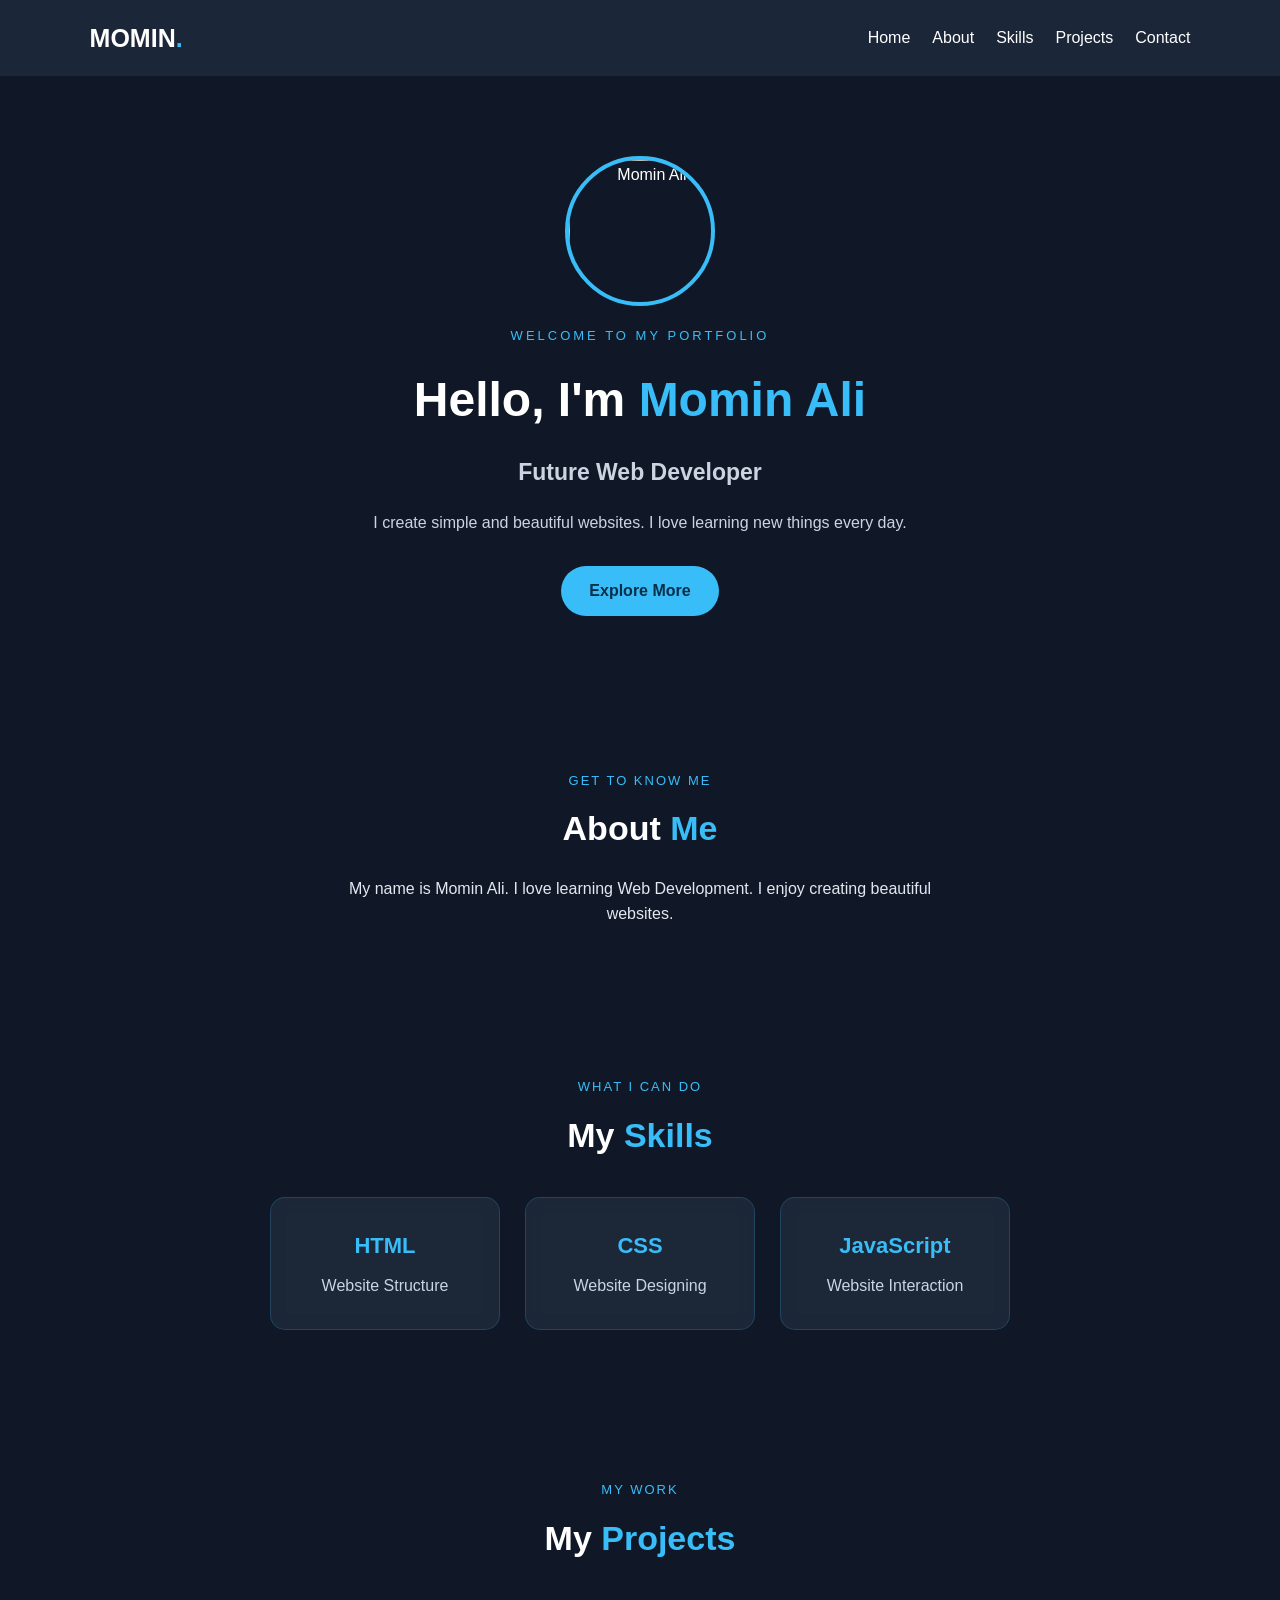
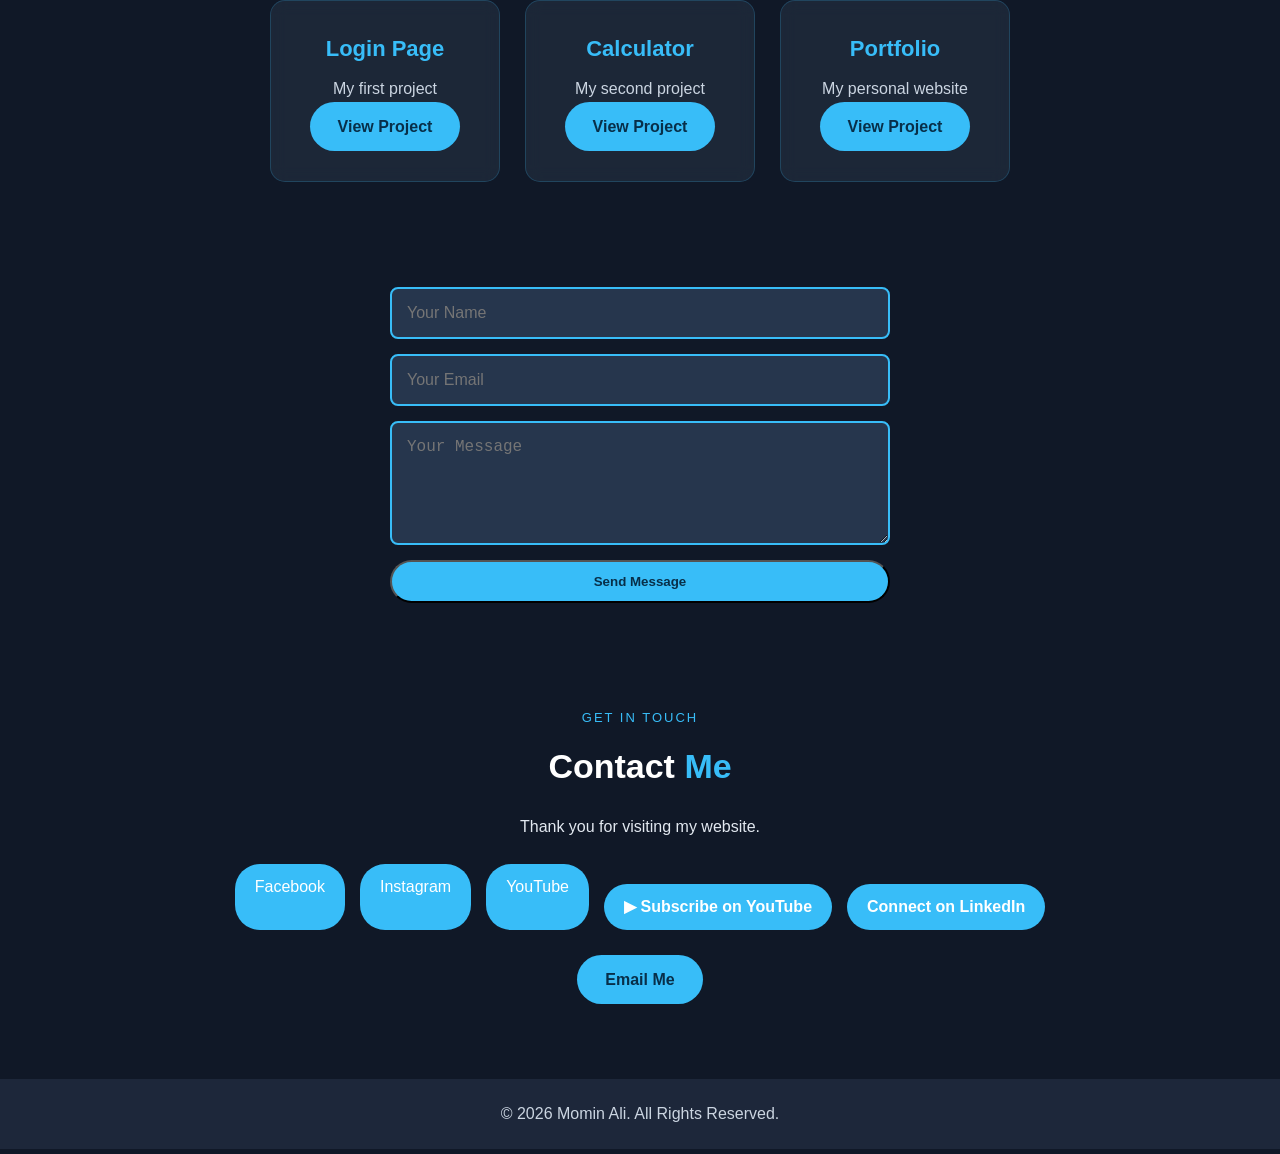
==== index.html @ e6463115 "Add files via upload" ====
<html lang="en">
<head>
    <meta charset="UTF-8">
    <meta name="viewport" content="width=device-width, initial-scale=1.0">
    <title>Momin Ali Portfolio</title>

    <link rel="stylesheet" href="./style.css">
</head>
<style>
body {
    background-image: url("c:\Users\TOSHIBA\Desktop\Momin Portfolio\image.jpg.avif");
    background-size: cover;
    background-position: center;
    background-repeat: no-repeat;
    background-attachment: fixed;
    color: white;
}
</style>
<body>

    <nav class="navbar">
        <h2 class="logo">MOMIN<span>.</span></h2>

        <div class="nav-links">
            <a href="#home">Home</a>
            <a href="#about">About</a>
            <a href="#skills">Skills</a>
            <a href="#projects">Projects</a>
            <a href="#contact">Contact</a>
        </div>
    </nav>

    <section class="hero" id="home">
        <div class="hero-content">
            <img src="c:\Users\TOSHIBA\Desktop\Momin Portfolio\(1).jpeg" class="profile-pic" alt="Momin Ali">
            
            <p class="welcome">WELCOME TO MY PORTFOLIO</p>

            <h1>Hello, I'm <span>Momin Ali</span></h1>

            <h3>Future Web Developer</h3>

            <p class="intro">
                I create simple and beautiful websites.
                I love learning new things every day.
            </p>

            <a href="#about" class="btn">Explore More</a>
        </div>
    </section>

    <section class="section" id="about">
        <p class="small-title">GET TO KNOW ME</p>
        <h2>About <span>Me</span></h2>

        <p class="description">
            My name is Momin Ali.
            I love learning Web Development.
            I enjoy creating beautiful websites.
        </p>
    </section>

    <section class="section" id="skills">
        <p class="small-title">WHAT I CAN DO</p>
        <h2>My <span>Skills</span></h2>

        <div class="cards">
            <div class="card">
                <h3>HTML</h3>
                <p>Website Structure</p>
            </div>

            <div class="card">
                <h3>CSS</h3>
                <p>Website Designing</p>
            </div>

            <div class="card">
                <h3>JavaScript</h3>
                <p>Website Interaction</p>
            </div>
        </div>
    </section>

    <section class="section" id="projects">
        <p class="small-title">MY WORK</p>
        <h2>My <span>Projects</span></h2>

        <div class="cards">
            <div class="card">
                <h3>Login Page</h3>
                <p>My first project</p>
                <a href="project1.html" target="_blank" class="btn">View Project</a>
            </div>

            <div class="card">
                <h3>Calculator</h3>
                <p>My second project</p>
                <a href="cal.html" target="_blank" class="btn">View Project</a>
            </div>

            <div class="card">
                <h3>Portfolio</h3>
                <p>My personal website</p>
                <a href="index.html" target="_blank" class="btn">View Project</a>
            </div>
        </div>
    </section>
    <form class="contact-form"
action="https://formsubmit.co/YOUR_EMAIL"
method="POST">
    <input type="text" placeholder="Your Name" required>

    <input type="email" placeholder="Your Email" required>

    <textarea placeholder="Your Message" rows="5" required></textarea>

    <button type="submit" class="btn">Send Message</button>
</form>

    <section class="section" id="contact">
        <p class="small-title">GET IN TOUCH</p>
        <h2>Contact <span>Me</span></h2>

        <p class="description">
            Thank you for visiting my website.
        </p>

<div class="social-links">
    <a href="https://facebook.com/">Facebook</a>
    <a href="https://instagram.com/">Instagram</a>
    <a href="https://www.youtube.com/@MominAli-7m8m" target="_blank">YouTube</a>

<a href="https://www.youtube.com/@MominAli-7m8m?sub_confirmation=1"
   target="_blank"
   class="subscribe-btn">
   ▶ Subscribe on YouTube
</a>

<a href="https://www.linkedin.com/" 
   target="_blank" 
   class="linkedin-btn">
   Connect on LinkedIn
</a>

</div>


        <a href="mailto:balochboy34534@gmail.com" class="btn">
    Email Me
</a>
    </section>

    <footer>
        © 2026 Momin Ali. All Rights Reserved.
    </footer>

</body>
</html>
---- style.css ----
* {
    margin: 0;
    padding: 0;
    box-sizing: border-box;
}

html {
    scroll-behavior: smooth;
}

body {
    font-family: Arial, Helvetica, sans-serif;
    color: white;
   background-image: url("image.jpg");
    background-size: cover;
    background-position: center;
    background-attachment: fixed;
    background-repeat: no-repeat;

    background-color: #101827;
    line-height: 1.6;
}

/* NAVIGATION */

.navbar {
    background: rgba(30, 41, 59, 0.92);
    padding: 18px 7%;
    display: flex;
    justify-content: space-between;
    align-items: center;
    position: sticky;
    top: 0;
    z-index: 100;
    backdrop-filter: blur(10px);
}

.logo {
    color: white;
    font-size: 25px;
}

.logo span {
    color: #38bdf8;
}

.nav-links {
    display: flex;
    gap: 22px;
}

.nav-links a {
    color: white;
    text-decoration: none;
    transition: 0.3s;
}

.nav-links a:hover {
    color: #38bdf8;
}

/* HOME */

.hero {
    min-height: 500px;
    display: flex;
    justify-content: center;
    align-items: center;
    text-align: center;
    padding: 80px 20px;
}

.hero-content {
    max-width: 700px;
}

.welcome {
    color: #38bdf8;
    letter-spacing: 3px;
    font-size: 13px;
}

.hero h1 {
    font-size: 48px;
    margin: 15px 0;
}

.hero h1 span {
    color: #38bdf8;
}

.hero h3 {
    font-size: 23px;
    color: #cbd5e1;
}

.intro {
    color: #cbd5e1;
    margin: 20px 0 30px;
}

.btn {
    display: inline-block;
    background: #38bdf8;
    color: #082f49;
    padding: 12px 28px;
    border-radius: 30px;
    text-decoration: none;
    font-weight: bold;
    transition: 0.3s;
}

.btn:hover {
    background: white;
    transform: translateY(-3px);
}

/* SECTIONS */

.section {
    padding: 75px 20px;
    text-align: center;
    scroll-margin-top: 80px;
}

.small-title {
    color: #38bdf8;
    font-size: 13px;
    letter-spacing: 2px;
}

.section h2 {
    font-size: 34px;
    margin: 10px 0 20px;
}

.section h2 span {
    color: #38bdf8;
}

.description {
    max-width: 650px;
    margin: auto;
    color: #e2e8f0;
}

/* CARDS */

.cards {
    display: flex;
    justify-content: center;
    flex-wrap: wrap;
    gap: 25px;
    margin: 35px auto 0;
    max-width: 950px;
}

.card {
    background: rgba(30, 41, 59, 0.88);
    padding: 30px 25px;
    width: 230px;
    border-radius: 15px;
    border: 1px solid rgba(56, 189, 248, 0.2);
    transition: 0.3s;
    backdrop-filter: blur(8px);
}

.card:hover {
    transform: translateY(-8px);
    border-color: #38bdf8;
    box-shadow: 0 8px 25px rgba(56, 189, 248, 0.2);
}

.card h3 {
    color: #38bdf8;
    margin-bottom: 10px;
}

.card p {
    color: #cbd5e1;
}

/* CONTACT */

#contact .btn {
    margin-top: 25px;
}

/* FOOTER */

footer {
    background: rgba(30, 41, 59, 0.95);
    padding: 22px;
    text-align: center;
    color: #cbd5e1;
}

/* MOBILE */

@media (max-width: 650px) {

    .navbar {
        flex-direction: column;
        gap: 15px;
    }

    .nav-links {
        justify-content: center;
        flex-wrap: wrap;
        gap: 12px;
    }

    .hero h1 {
        font-size: 34px;
    }

    .hero h3 {
        font-size: 19px;
    }

    .section h2 {
        font-size: 28px;
    }

    .card {
        width: 100%;
        max-width: 320px;
    }
}

/* ANIMATIONS */

.hero-content {
    animation: fadeIn 1.5s ease;
}

.card {
    animation: fadeIn 1.5s ease;
}

@keyframes fadeIn {
    from {
        opacity: 0;
        transform: translateY(30px);
    }

    to {
        opacity: 1;
        transform: translateY(0);
    }
}

.nav-links a:hover {
    color: #38bdf8;
    transform: translateY(-3px);
}
.profile-pic {
    width: 150px;
    height: 150px;
    border-radius: 50%;
    object-fit: cover;
    border: 4px solid #38bdf8;
    margin-bottom: 20px;
}

.social-links {
    margin-top: 25px;
    display: flex;
    justify-content: center;
    gap: 15px;
    flex-wrap: wrap;
}

.social-links a {
    color: white;
    background: #38bdf8;
    padding: 10px 20px;
    border-radius: 25px;
    text-decoration: none;
    transition: 0.3s;
}

.social-links a:hover {
    background: white;
    color: #082f49;
    transform: translateY(-5px);
}
.card {
    cursor: pointer;
}

.card h3 {
    font-size: 22px;
}

.card:hover {
    background: #26364d;
    transform: translateY(-10px) scale(1.03);
}

.subscribe-btn {
    display: inline-block;
    margin-top: 20px;
    padding: 14px 28px;
    background: #ff0000;
    color: white;
    border-radius: 30px;
    text-decoration: none;
    font-weight: bold;
    transition: 0.3s;
}

.subscribe-btn:hover {
    background: #cc0000;
    transform: scale(1.08);
    box-shadow: 0 5px 20px rgba(255, 0, 0, 0.4);
}

.linkedin-btn {
    display: inline-block;
    margin-top: 20px;
    padding: 14px 28px;
    background: #0A66C2;
    color: white;
    border-radius: 30px;
    text-decoration: none;
    font-weight: bold;
    transition: 0.3s;
}

.linkedin-btn:hover {
    background: #004182;
    transform: translateY(-5px);
}
.contact-form {
    max-width: 500px;
    margin: 30px auto;
    display: flex;
    flex-direction: column;
    gap: 15px;
}

.contact-form input,
.contact-form textarea {
    padding: 15px;
    border: 2px solid #38bdf8;
    border-radius: 8px;
    background: #26364d;
    color: white;
    font-size: 16px;
}

.contact-form button {
    padding: 12px;
    cursor: pointer;
}
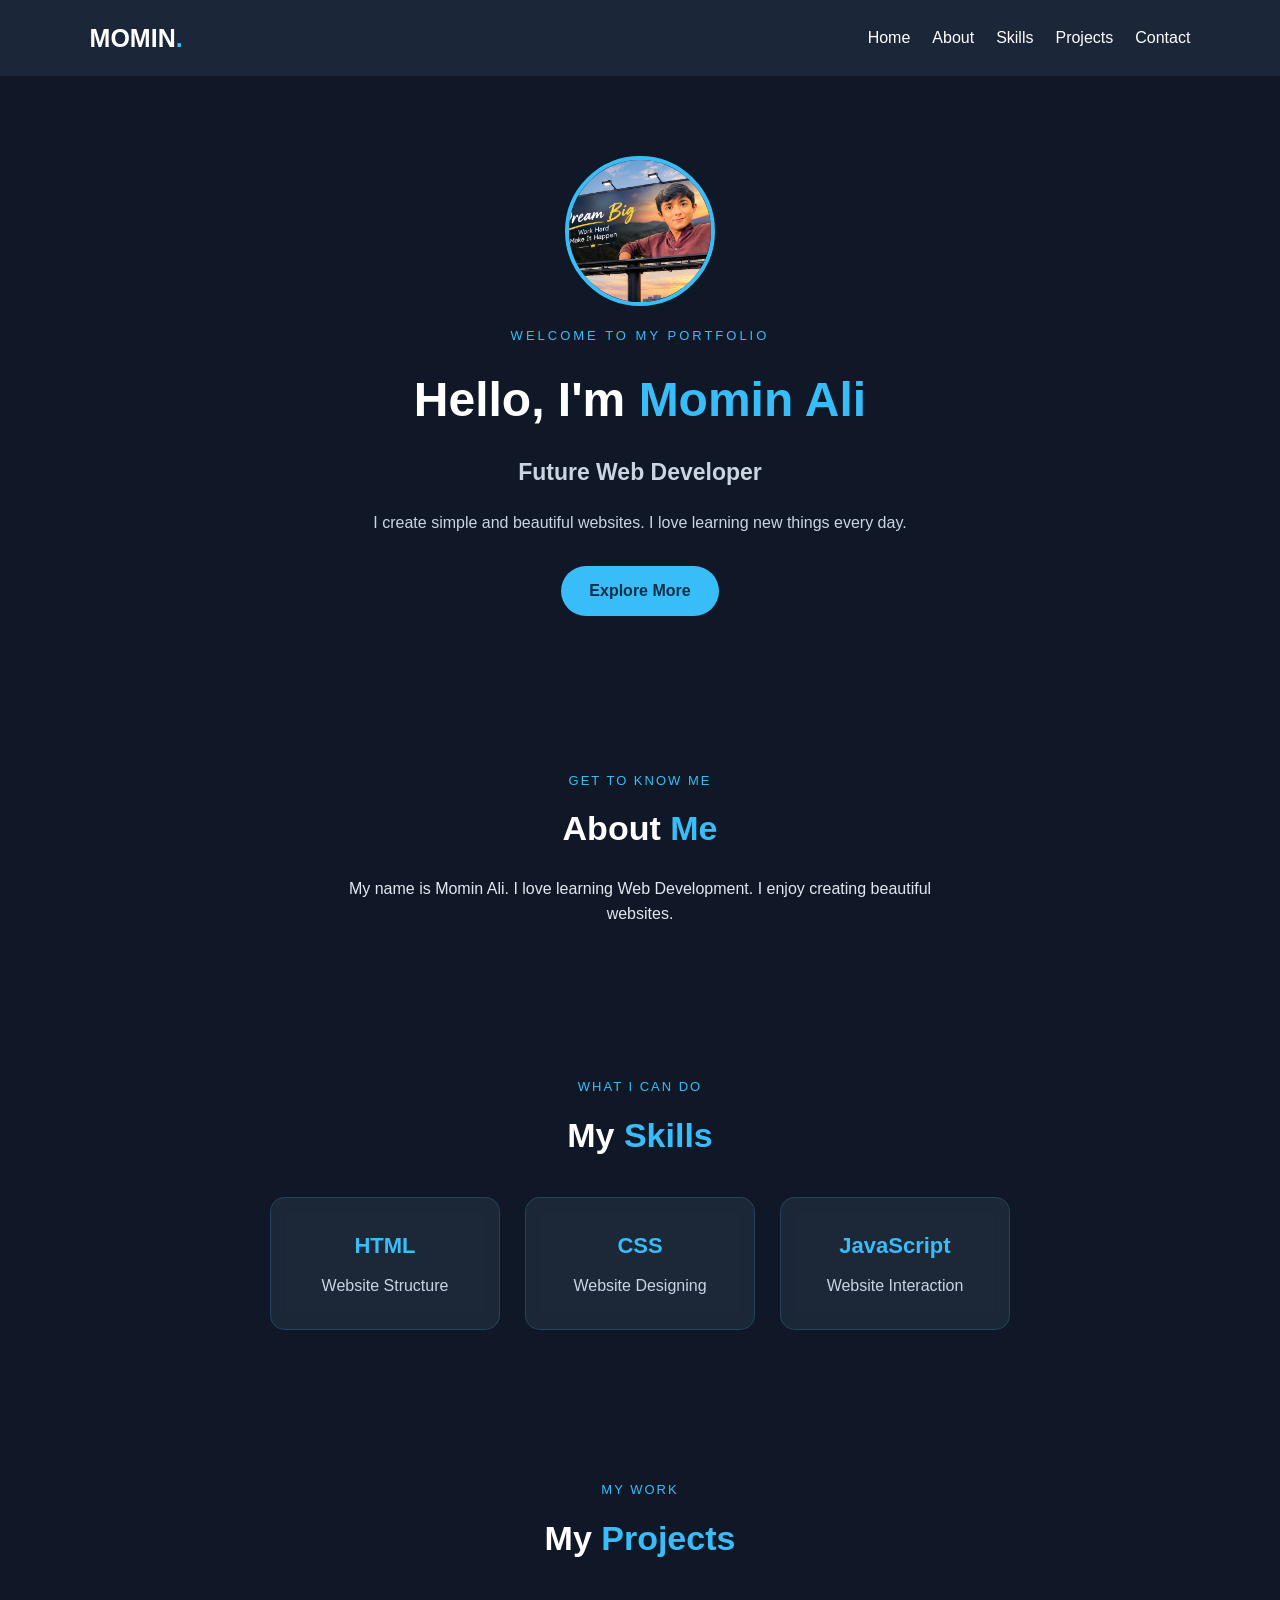
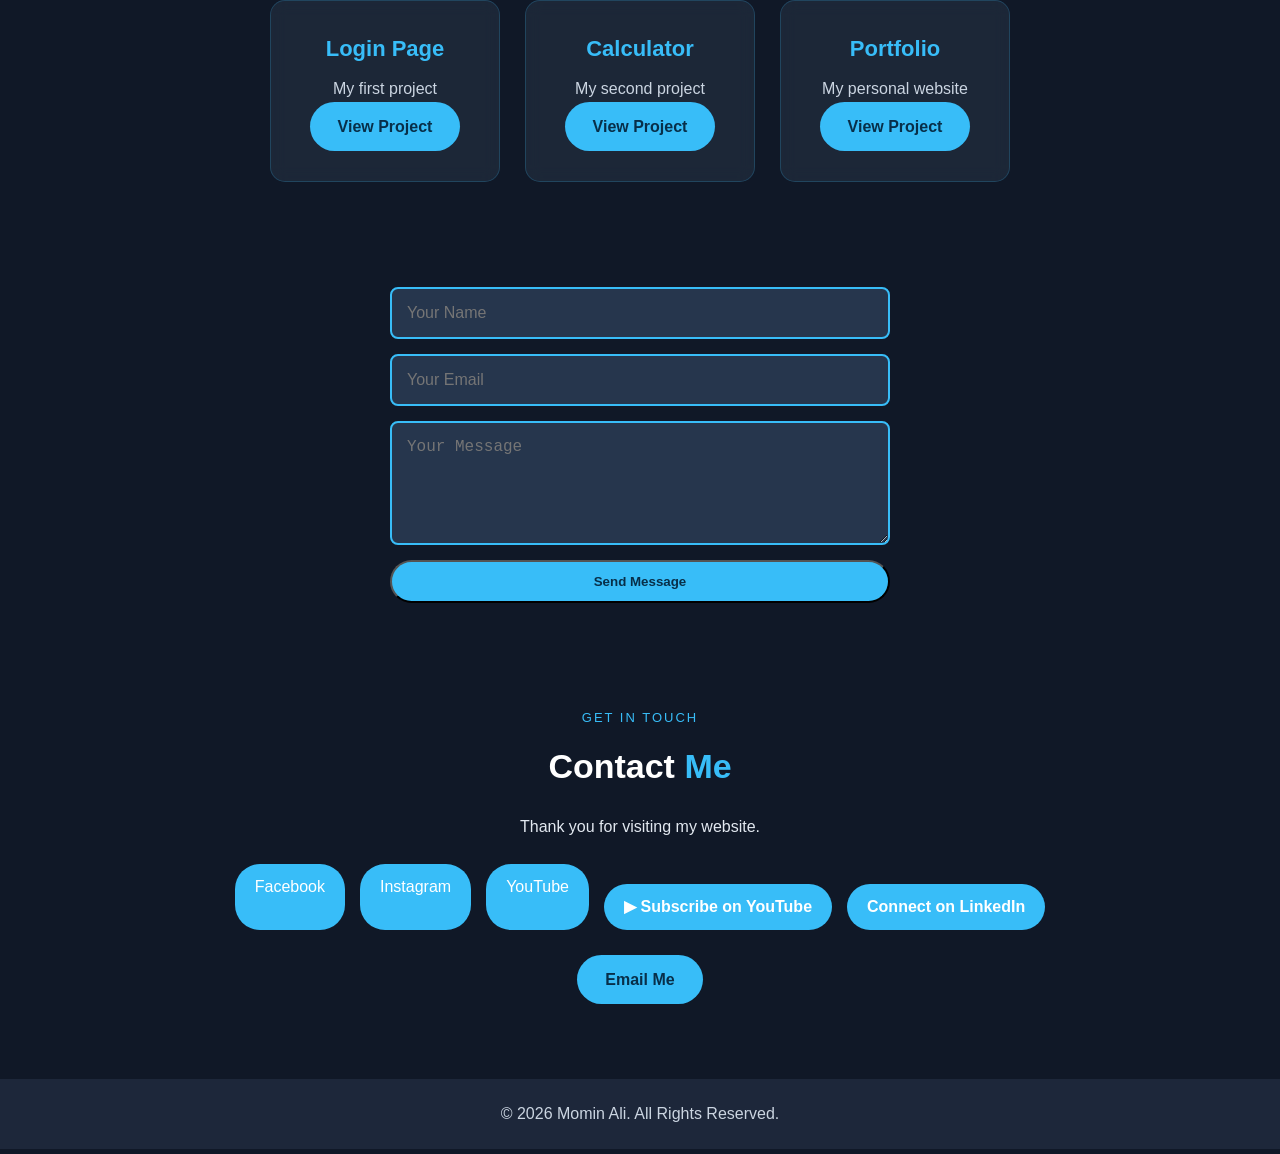
==== commit 9e493cf2: "Update index.html" ====
--- a/index.html
+++ b/index.html
@@ -8,7 +8,6 @@
 </head>
 <style>
 body {
-    background-image: url("c:\Users\TOSHIBA\Desktop\Momin Portfolio\image.jpg.avif");
     background-size: cover;
     background-position: center;
     background-repeat: no-repeat;
@@ -32,7 +31,7 @@
 
     <section class="hero" id="home">
         <div class="hero-content">
-            <img src="c:\Users\TOSHIBA\Desktop\Momin Portfolio\(1).jpeg" class="profile-pic" alt="Momin Ali">
+            <img src="./momin.png.png" class="profile-pic" alt="Momin Ali">
             
             <p class="welcome">WELCOME TO MY PORTFOLIO</p>
 
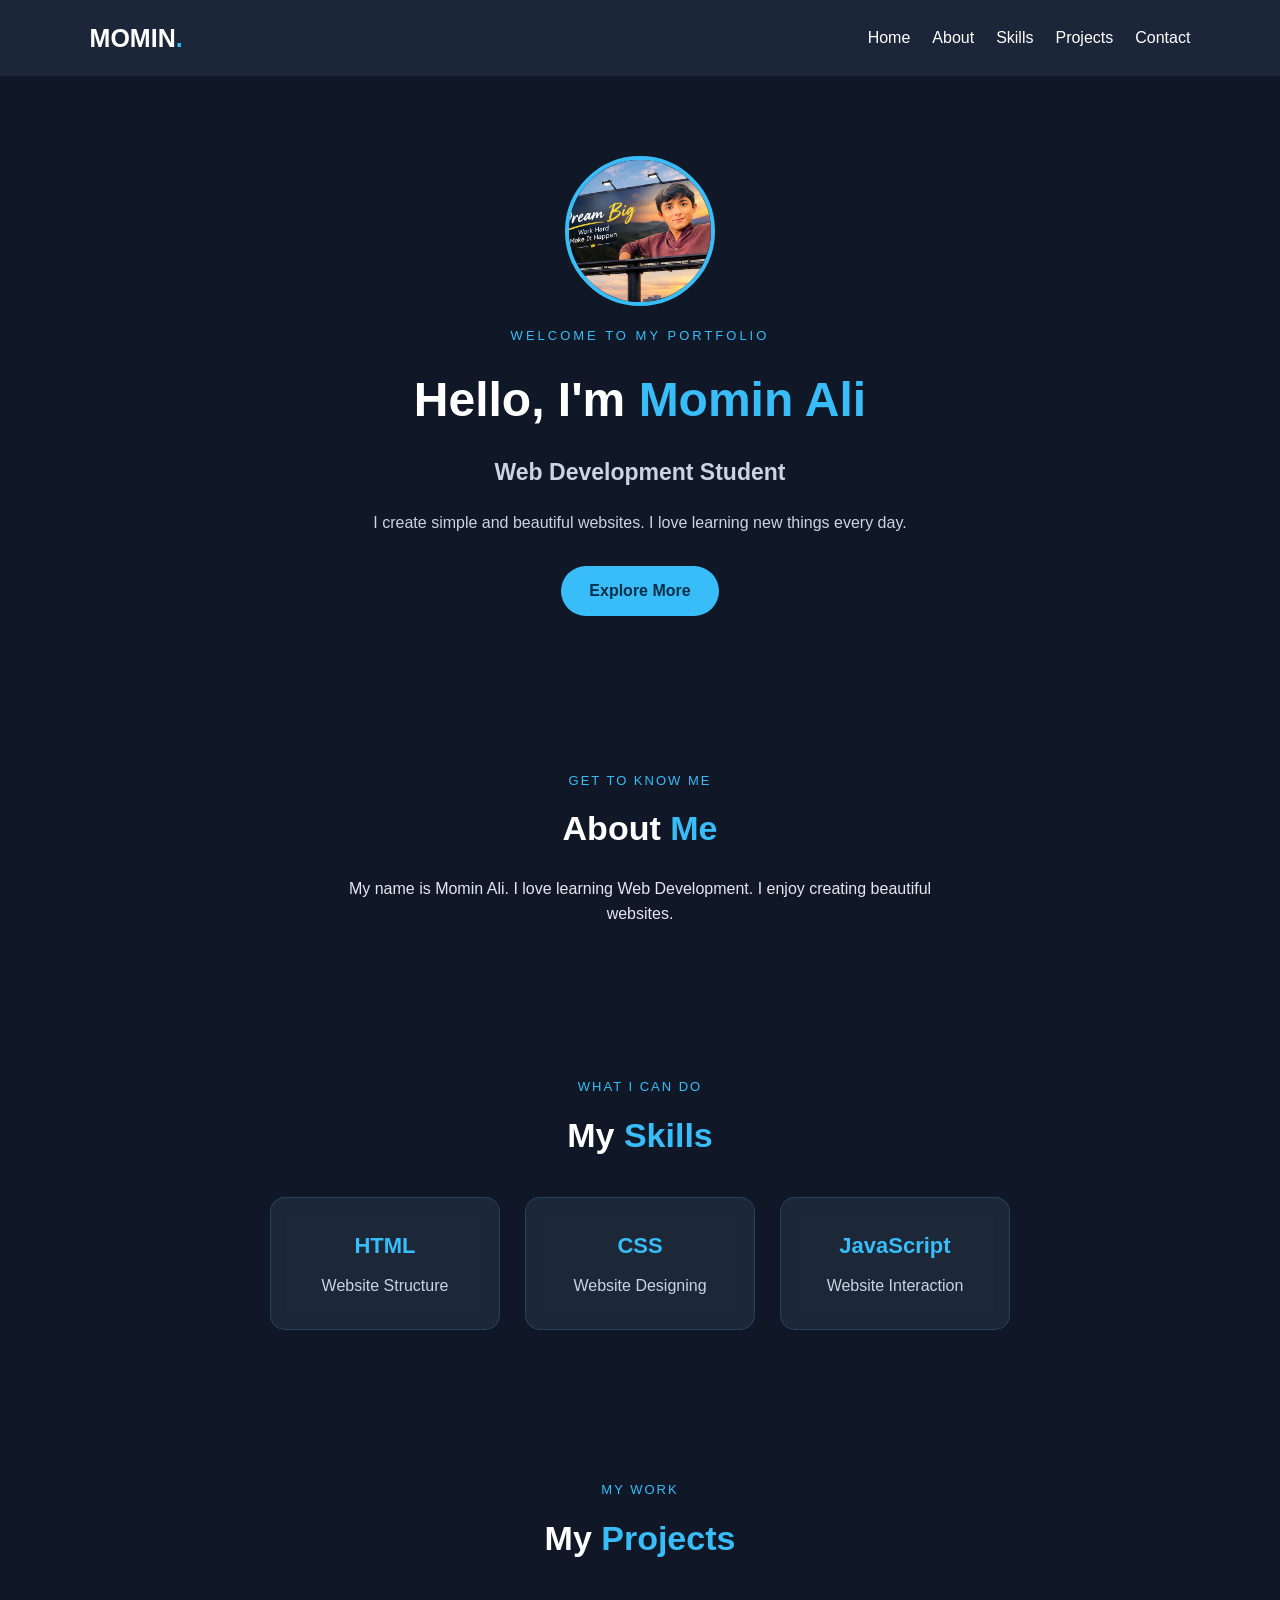
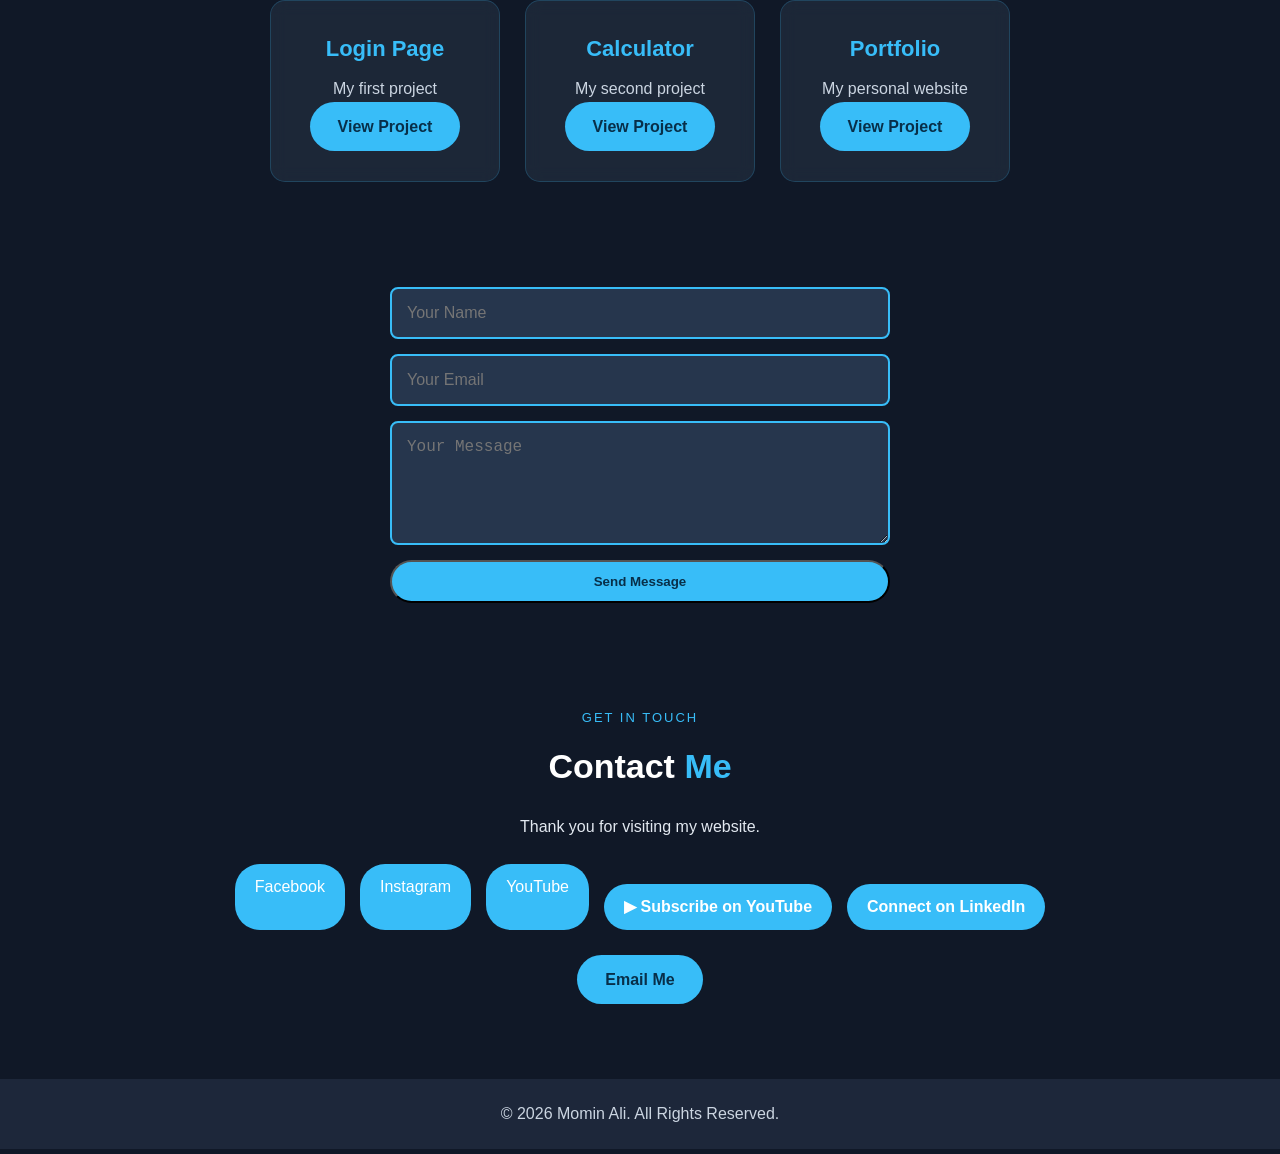
==== commit abab5e8b: "Update index.html" ====
--- a/index.html
+++ b/index.html
@@ -37,7 +37,7 @@
 
             <h1>Hello, I'm <span>Momin Ali</span></h1>
 
-            <h3>Future Web Developer</h3>
+            <h3>Web Development Student</h3>
 
             <p class="intro">
                 I create simple and beautiful websites.
